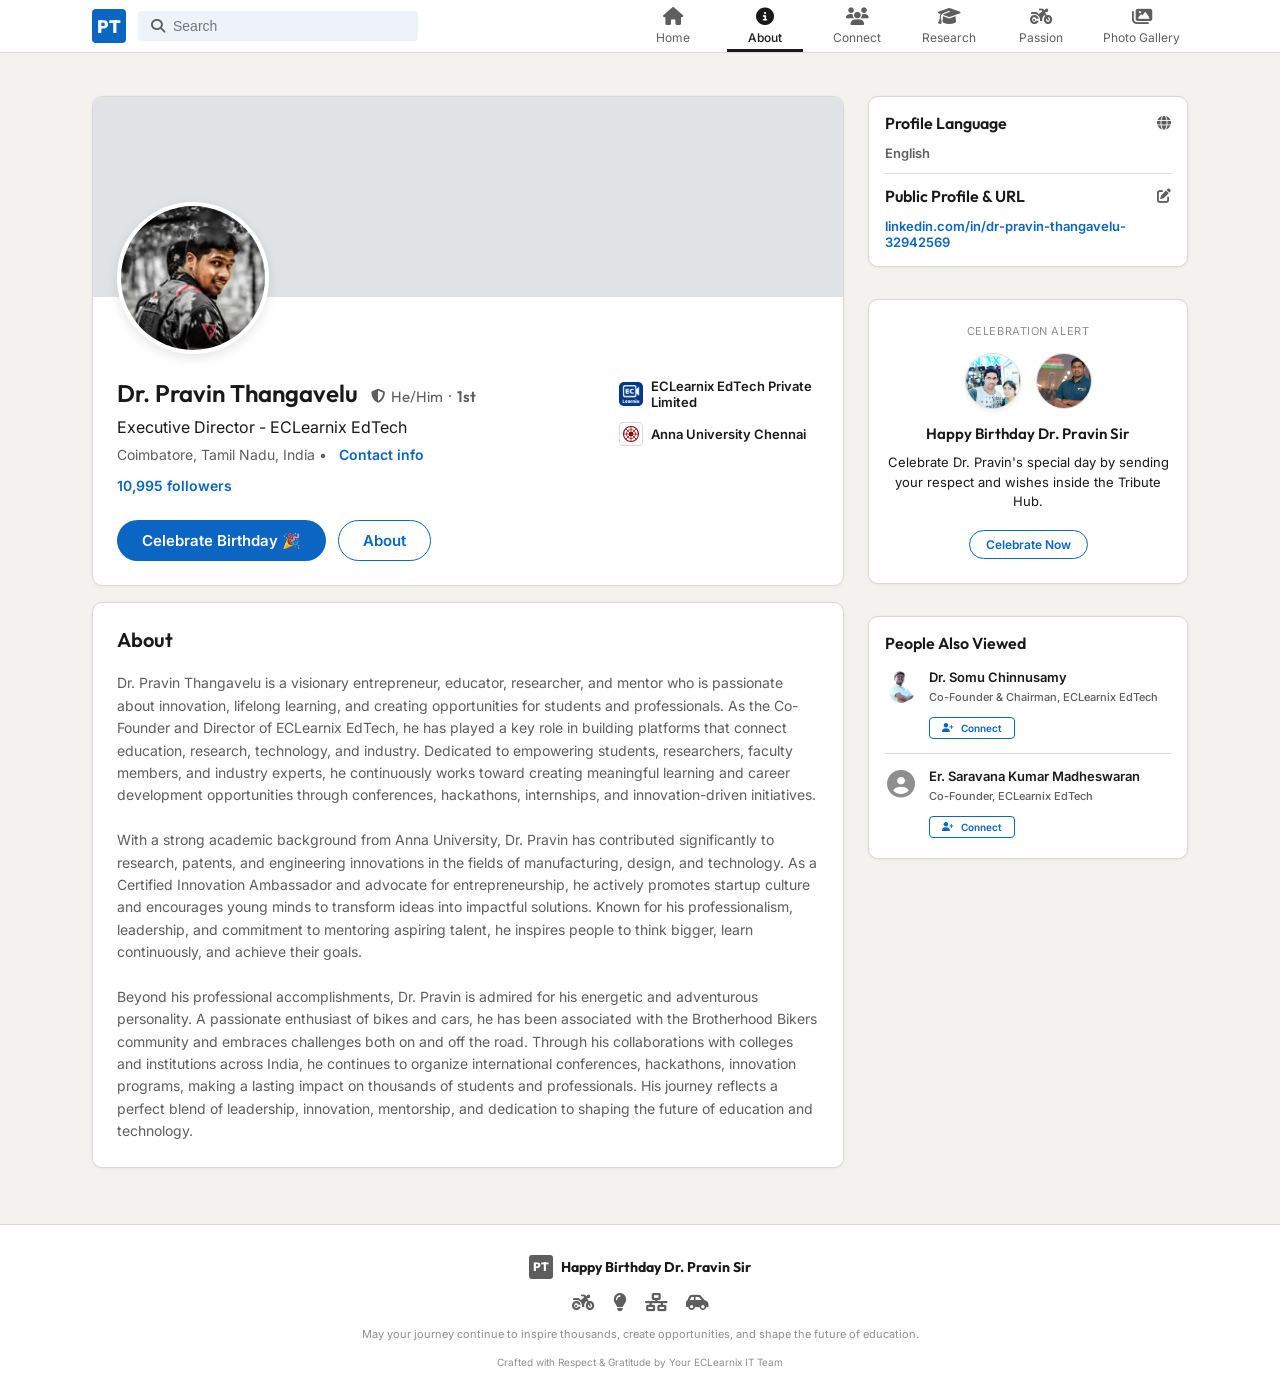
==== about.html @ 96444846 "Update profile site with premium enhancements" ====
<!DOCTYPE html>
<html lang="en">
<head>
  <meta charset="UTF-8">
  <meta name="viewport" content="width=device-width, initial-scale=1.0">
  <meta name="description" content="About Dr. Pravin Sir - Biography and personal philosophy of an educator, innovator, and entrepreneur.">
  <title>About | Dr. Pravin Sir</title>
  
  <!-- FontAwesome Icons -->
  <link rel="stylesheet" href="https://cdnjs.cloudflare.com/ajax/libs/font-awesome/6.4.0/css/all.min.css">
  
  <!-- Stylesheets -->
  <link rel="stylesheet" href="style.css?v=1.0.8">
</head>
<body>

  <!-- BACKGROUND PARTICLES -->
  <canvas id="particle-canvas"></canvas>

  <!-- LINKEDIN GLOBAL HEADER NAV BAR -->
  <header class="nav-header">
    <div class="container nav-container">
      <div class="nav-logo-group">
        <a href="index.html?reset=true" class="nav-logo-box">PT</a>
        <div class="nav-search-bar">
          <i class="fas fa-search"></i>
          <input type="text" placeholder="Search" aria-label="Search">
        </div>
      </div>
      <nav aria-label="LinkedIn Navigation">
        <ul class="nav-menu">
          <li><a href="index.html" class="nav-link"><i class="fas fa-home"></i><span>Home</span></a></li>
          <li><a href="about.html" class="nav-link active"><i class="fas fa-info-circle"></i><span>About</span></a></li>
          <li><a href="connect.html" class="nav-link"><i class="fas fa-users"></i><span>Connect</span></a></li>
          <li><a href="research.html" class="nav-link"><i class="fas fa-graduation-cap"></i><span>Research</span></a></li>
          <li><a href="passion.html" class="nav-link"><i class="fas fa-motorcycle"></i><span>Passion</span></a></li>
          <li><a href="gallery.html" class="nav-link"><i class="fas fa-images"></i><span>Photo Gallery</span></a></li>
        </ul>
      </nav>
    </div>
  </header>

  <!-- MAIN PROFILE LAYOUT GRID -->
  <main class="container" style="margin-top: 24px;">
    <div class="profile-grid">
      
      <!-- MAIN FEED COLUMN (LEFT) -->
      <div class="main-column">
        
        <!-- HERO PROFILE CARD -->
        <div id="hero" class="linkedin-card hero-card">
          <div class="hero-cover">
            <video class="hero-cover-video" autoplay loop muted playsinline preload="auto">
              <source src="vid.mp4" type="video/mp4">
              Your browser does not support the video tag.
            </video>
          </div>
          <div class="hero-avatar-container">
            <img class="hero-avatar" src="assets/profile_image.png" alt="Dr. Pravin Thangavelu Profile Photo">
          </div>
          
          <div class="hero-info-box">
            <div class="hero-profile-details">
              <h1 class="hero-profile-name">
                Dr. Pravin Thangavelu 
                <span style="font-size: 15px; color: var(--text-muted); font-weight: normal; margin-left: 8px; display: inline-flex; align-items: center; gap: 6px; vertical-align: middle;">
                  <i class="fas fa-shield-halved" style="font-size: 14px; color: var(--text-muted);" title="Verified account"></i>
                  <span>He/Him</span>
                  <span>&middot;</span>
                  <span style="font-weight: 600; color: var(--text-muted);">1st</span>
                </span>
              </h1>
              <p class="hero-profile-headline">Executive Director - ECLearnix EdTech</p>
              <p class="hero-profile-location">Coimbatore, Tamil Nadu, India • <a href="https://www.linkedin.com/in/dr-pravin-thangavelu-32942569/" target="_blank" rel="noopener noreferrer">Contact info</a></p>
              <a href="https://www.linkedin.com/in/dr-pravin-thangavelu-32942569/" target="_blank" rel="noopener noreferrer" class="hero-profile-connections" style="display: block; margin-top: 6px;">10,995 followers</a>
              
              <div class="hero-actions-bar">
                <a href="index.html#tribute-hub" class="linkedin-btn btn-primary">Celebrate Birthday 🎉</a>
                <a href="about.html" class="linkedin-btn btn-secondary">About</a>
              </div>
            </div>
            
            <div class="hero-institution-badges">
              <a href="index.html#experience" class="institution-badge">
                <img class="institution-badge-logo" src="assets/eclearnix_logo.png" alt="ECLearnix EdTech Private Limited Logo">
                <span>ECLearnix EdTech Private Limited</span>
              </a>
              <a href="index.html#education" class="institution-badge">
                <svg class="institution-badge-logo" viewBox="0 0 24 24" xmlns="http://www.w3.org/2000/svg" style="fill: #990000; border-radius: 4px; border: 1px solid var(--border-linkedin); padding: 2px; background: #FFF;" alt="Anna University Chennai Logo">
                  <circle cx="12" cy="12" r="10" stroke="#990000" stroke-width="1.5" fill="none" />
                  <circle cx="12" cy="12" r="6" stroke="#990000" stroke-width="1" fill="none" />
                  <path d="M12 2 L12 22 M2 12 L22 12 M5 5 L19 19 M5 19 L19 5" stroke="#990000" stroke-width="1" />
                  <circle cx="12" cy="12" r="3" fill="#990000" />
                </svg>
                <span>Anna University Chennai</span>
              </a>
            </div>
          </div>
        </div>

        <!-- ABOUT CARD -->
        <div id="about" class="linkedin-card">
          <h2 class="linkedin-card-title">About</h2>
          <div class="about-text">Dr. Pravin Thangavelu is a visionary entrepreneur, educator, researcher, and mentor who is passionate about innovation, lifelong learning, and creating opportunities for students and professionals. As the Co-Founder and Director of ECLearnix EdTech, he has played a key role in building platforms that connect education, research, technology, and industry. Dedicated to empowering students, researchers, faculty members, and industry experts, he continuously works toward creating meaningful learning and career development opportunities through conferences, hackathons, internships, and innovation-driven initiatives.

With a strong academic background from Anna University, Dr. Pravin has contributed significantly to research, patents, and engineering innovations in the fields of manufacturing, design, and technology. As a Certified Innovation Ambassador and advocate for entrepreneurship, he actively promotes startup culture and encourages young minds to transform ideas into impactful solutions. Known for his professionalism, leadership, and commitment to mentoring aspiring talent, he inspires people to think bigger, learn continuously, and achieve their goals.

Beyond his professional accomplishments, Dr. Pravin is admired for his energetic and adventurous personality. A passionate enthusiast of bikes and cars, he has been associated with the Brotherhood Bikers community and embraces challenges both on and off the road. Through his collaborations with colleges and institutions across India, he continues to organize international conferences, hackathons, innovation programs, making a lasting impact on thousands of students and professionals. His journey reflects a perfect blend of leadership, innovation, mentorship, and dedication to shaping the future of education and technology.</div>
        </div>

      </div>

      <!-- RIGHT SIDEBAR COLUMN (RIGHT) -->
      <div class="sidebar-column">
        
        <!-- PUBLIC PROFILE CARD -->
        <div class="linkedin-card sidebar-card">
          <h2 class="sidebar-card-title">
            <span>Profile Language</span>
            <i class="fas fa-globe" style="color: var(--text-muted); font-size: 14px;"></i>
          </h2>
          <p style="font-size: 13px; color: var(--text-muted); font-weight: 600; margin-bottom: 12px;">English</p>
          
          <hr style="border: none; border-top: 1px solid var(--border-linkedin); margin: 12px 0;">
          
          <h2 class="sidebar-card-title">
            <span>Public Profile &amp; URL</span>
            <i class="fas fa-edit" style="color: var(--text-muted); font-size: 14px;"></i>
          </h2>
          <p style="font-size: 13px; color: var(--accent-linkedin); font-weight: 600;">
            <a href="https://www.linkedin.com/in/dr-pravin-thangavelu-32942569/" target="_blank" style="color: var(--accent-linkedin); text-decoration: none;">linkedin.com/in/dr-pravin-thangavelu-32942569</a>
          </p>
        </div>

        <!-- BIRTHDAY AD ADVERTISEMENT CARD -->
        <div class="linkedin-card sidebar-card sidebar-ad-card">
          <div class="ad-text-top">Celebration Alert</div>
          <div class="ad-avatar-group">
            <img class="ad-avatar-profile" src="fam.jpg" alt="Dr. Pravin Sir profile image" style="width:56px; height:56px; object-fit:cover; border-radius:50%;">
            <img class="ad-avatar-birthday" src="wish.png" alt="Wish image">
          </div>
          <h3 style="font-size: 15px; font-weight: 600; margin-bottom: 10px;">Happy Birthday Dr. Pravin Sir</h3>
          <p class="ad-message-text">Celebrate Dr. Pravin's special day by sending your respect and wishes inside the Tribute Hub.</p>
          <a href="index.html#tribute-hub" class="linkedin-btn btn-secondary" style="font-size: 12px; padding: 6px 16px;">Celebrate Now</a>
        </div>

        <!-- CO-FOUNDERS CONNECTIONS LIST CARD -->
        <div class="linkedin-card sidebar-card">
          <h2 class="sidebar-card-title">People Also Viewed</h2>
          <ul class="sidebar-list">
            <li class="sidebar-item">
              <img src="somusir.png" alt="Dr. Somu Chinnusamy" style="width: 32px; height: 32px; border-radius: 50%; object-fit: cover; flex-shrink: 0; margin-top: 2px;">
              <div style="display: flex; flex-direction: column; gap: 2px;">
                <span style="font-weight: 600; color: var(--text-primary);">Dr. Somu Chinnusamy</span>
                <span style="font-size: 11px; color: var(--text-muted);">Co-Founder &amp; Chairman, ECLearnix EdTech</span>
                <button class="linkedin-btn btn-secondary" style="font-size: 10px; padding: 3px 10px; align-self: flex-start; margin-top: 4px; border-radius: 4px;"><i class="fas fa-user-plus" style="font-size: 9px; color: var(--accent-linkedin);"></i> Connect</button>
              </div>
            </li>
            
            <hr style="border: none; border-top: 1px solid var(--border-linkedin); margin: 6px 0;">

            <li class="sidebar-item">
              <i class="fas fa-user-circle" style="font-size: 28px; color: var(--text-light);"></i>
              <div style="display: flex; flex-direction: column; gap: 2px;">
                <span style="font-weight: 600; color: var(--text-primary);">Er. Saravana Kumar Madheswaran</span>
                <span style="font-size: 11px; color: var(--text-muted);">Co-Founder, ECLearnix EdTech</span>
                <button class="linkedin-btn btn-secondary" style="font-size: 10px; padding: 3px 10px; align-self: flex-start; margin-top: 4px; border-radius: 4px;"><i class="fas fa-user-plus" style="font-size: 9px; color: var(--accent-linkedin);"></i> Connect</button>
              </div>
            </li>
          </ul>
        </div>

      </div>
      
    </div>
  </main>

  <!-- FOOTER -->
  <footer>
    <div class="container footer-content">
      <div class="footer-logo-row">
        <div class="footer-logo-icon">PT</div>
        <span>Happy Birthday Dr. Pravin Sir</span>
      </div>
      <div class="footer-icons">
        <i class="fas fa-motorcycle" title="Ride Direction"></i>
        <i class="fas fa-lightbulb" title="Innovation"></i>
        <i class="fas fa-network-wired" title="LinkedIn Influence"></i>
        <i class="fas fa-car-side" title="Performance Enthusiast"></i>
      </div>
      <p class="footer-text">
        May your journey continue to inspire thousands, create opportunities, and shape the future of education.
      </p>
      <p class="footer-text" style="color: var(--text-light); font-size: 10px;">
        Crafted with Respect &amp; Gratitude by Your ECLearnix IT Team
      </p>
    </div>
  </footer>

  <!-- Scripts -->
  <script src="script.js?v=1.0.8"></script>
</body>
</html>
---- style.css ----
@import url('https://fonts.googleapis.com/css2?family=Inter:wght@300;400;500;600;700&family=Outfit:wght@500;600;700;800;900&display=swap');

/* --- LINKEDIN DESIGN SYSTEM VARIABLES --- */
:root {
  --bg-primary: #F3F2EF;
  /* LinkedIn gray canvas background */
  --bg-card: #FFFFFF;
  /* LinkedIn white cards */
  --border-linkedin: #DAD9D6;
  /* Card border gray */
  --accent-linkedin: #0A66C2;
  /* LinkedIn blue */
  --accent-linkedin-hover: #004182;
  /* Darker blue hover */
  --accent-soft-blue: #EAF2FA;
  /* Highlight blue background */

  --text-primary: #191919;
  /* Matte black main text */
  --text-muted: #5E5E5E;
  /* Dark gray subtitle text */
  --text-light: #8F8F8F;
  /* Muted gray info text */

  --font-heading: 'Outfit', sans-serif;
  --font-body: 'Inter', sans-serif;
  --transition-smooth: all 0.3s cubic-bezier(0.25, 0.46, 0.45, 0.94);
  --transition-fast: all 0.15s cubic-bezier(0.25, 0.46, 0.45, 0.94);
}

/* --- BASE STYLING --- */
* {
  margin: 0;
  padding: 0;
  box-sizing: border-box;
}

html {
  scroll-behavior: smooth;
  background-color: var(--bg-primary);
  color: var(--text-primary);
  font-family: var(--font-body);
}

body {
  background-color: var(--bg-primary);
  overflow-x: hidden;
  padding-top: 72px;
  /* Margin below fixed LinkedIn nav bar */
}

/* Custom scrollbar */
::-webkit-scrollbar {
  width: 8px;
}

::-webkit-scrollbar-track {
  background: var(--bg-primary);
}

::-webkit-scrollbar-thumb {
  background: #C7C6C3;
  border-radius: 4px;
}

::-webkit-scrollbar-thumb:hover {
  background: var(--text-muted);
}

h1,
h2,
h3,
h4,
h5,
h6 {
  color: var(--text-primary);
  font-family: var(--font-heading);
}

a {
  color: inherit;
  text-decoration: none;
}

.container {
  max-width: 1128px;
  /* LinkedIn standard grid width */
  margin: 0 auto;
  padding: 0 16px;
}

/* LinkedIn Card Styling */
.linkedin-card {
  background-color: var(--bg-card);
  border: 1px solid var(--border-linkedin);
  border-radius: 10px;
  padding: 24px;
  margin-bottom: 16px;
  box-shadow: 0 0 0 1px rgba(0, 0, 0, 0.015), 0 2px 4px rgba(0, 0, 0, 0.025);
  position: relative;
  overflow: hidden;
}

.linkedin-card-title {
  font-size: 20px;
  font-weight: 600;
  margin-bottom: 20px;
  color: var(--text-primary);
  display: flex;
  justify-content: space-between;
  align-items: center;
}

/* Standard LinkedIn Pill buttons */
.linkedin-btn {
  display: inline-flex;
  align-items: center;
  justify-content: center;
  gap: 8px;
  font-family: var(--font-body);
  font-size: 15px;
  font-weight: 600;
  padding: 10px 24px;
  border-radius: 50px;
  cursor: pointer;
  transition: var(--transition-fast);
  text-align: center;
}

.linkedin-btn.btn-primary {
  background-color: var(--accent-linkedin);
  color: #FFFFFF;
  border: 1px solid transparent;
}

.linkedin-btn.btn-primary:hover {
  background-color: var(--accent-linkedin-hover);
}

.linkedin-btn.btn-secondary {
  background-color: transparent;
  color: var(--accent-linkedin);
  border: 1px solid var(--accent-linkedin);
}

.linkedin-btn.btn-secondary:hover {
  background-color: var(--accent-soft-blue);
}

.linkedin-btn.btn-text {
  background: transparent;
  color: var(--text-muted);
  border: none;
  padding: 8px 16px;
}

.linkedin-btn.btn-text:hover {
  background-color: rgba(0, 0, 0, 0.05);
  color: var(--text-primary);
}

/* Background canvas particles */
#particle-canvas {
  position: fixed;
  top: 0;
  left: 0;
  width: 100vw;
  height: 100vh;
  z-index: -2;
  pointer-events: none;
}

/* --- LINKEDIN GLOBAL NAVIGATION HEADER --- */
.nav-header {
  position: fixed;
  top: 0;
  left: 0;
  width: 100%;
  z-index: 1000;
  background-color: var(--bg-card);
  border-bottom: 1px solid var(--border-linkedin);
}

.nav-container {
  display: flex;
  justify-content: space-between;
  align-items: center;
  height: 52px;
  /* Standard LinkedIn Nav Height */
}

.nav-container nav {
  height: 100%;
}

.nav-logo-group {
  display: flex;
  align-items: center;
  gap: 12px;
  flex-grow: 0.15;
}

.nav-logo-box {
  width: 34px;
  height: 34px;
  border-radius: 4px;
  background-color: var(--accent-linkedin);
  color: #FFFFFF;
  display: flex;
  align-items: center;
  justify-content: center;
  font-family: var(--font-heading);
  font-weight: 800;
  font-size: 18px;
}

.nav-search-bar {
  display: flex;
  align-items: center;
  background-color: #EDF3F8;
  border-radius: 4px;
  padding: 6px 12px;
  width: 280px;
  gap: 8px;
  border: 1px solid transparent;
  transition: var(--transition-fast);
}

.nav-search-bar:focus-within {
  border-color: var(--text-primary);
  width: 320px;
  background-color: var(--bg-card);
  box-shadow: 0 0 0 1px var(--text-primary);
}

.nav-search-bar i {
  color: var(--text-muted);
  font-size: 14px;
}

.nav-search-bar input {
  background: transparent;
  border: none;
  outline: none;
  font-size: 14px;
  color: var(--text-primary);
  width: 100%;
}

.nav-menu {
  display: flex;
  gap: 16px;
  /* Modern spacing between LinkedIn navigation tabs */
  list-style: none;
  height: 100%;
}

.nav-item,
.nav-menu li {
  height: 100%;
}

.nav-link {
  display: flex;
  flex-direction: column;
  align-items: center;
  justify-content: center;
  height: 100%;
  min-width: 76px;
  padding: 0 8px;
  flex-shrink: 0;
  /* Prevent items from shrinking unequally */
  color: var(--text-muted);
  font-size: 12px;
  font-weight: 400;
  gap: 4px;
  position: relative;
  cursor: pointer;
  transition: var(--transition-fast);
}

.nav-link i {
  font-size: 18px;
}

.nav-link:hover {
  color: var(--text-primary);
}

.nav-link.active {
  color: var(--text-primary);
  font-weight: 500;
}

.nav-link.active::after {
  content: '';
  position: absolute;
  bottom: 0;
  left: 0;
  right: 0;
  height: 3px;
  /* Crispy and highly visible line indicator */
  background-color: var(--text-primary);
}

/* Me Avatar in nav */
.nav-link-avatar {
  width: 22px;
  height: 22px;
  border-radius: 50%;
  background-color: var(--accent-linkedin);
  display: flex;
  align-items: center;
  justify-content: center;
  color: #fff;
  font-size: 10px;
  font-weight: 700;
}

/* --- LINKEDIN PROFILE GRID LAYOUT --- */
.profile-grid {
  display: grid;
  grid-template-columns: 1fr 320px;
  gap: 24px;
  align-items: start;
}

/* --- MAIN PROFILE CARD (HERO) --- */
.hero-card {
  padding: 0;
  /* Cover banner overlaps borders */
}

.hero-cover {
  position: relative;
  width: 100%;
  height: 200px;
  background-color: #DFE3E6;
}

.hero-cover img {
  width: 100%;
  height: 100%;
  object-fit: cover;
}

.hero-avatar-container {
  width: 152px;
  height: 152px;
  border-radius: 50%;
  border: 4px solid var(--bg-card);
  background-color: var(--bg-card);
  margin-top: -95px;
  margin-left: 24px;
  position: relative;
  overflow: hidden;
  box-shadow: 0 4px 12px rgba(0, 0, 0, 0.1);
  display: flex;
  align-items: center;
  justify-content: center;
}

.hero-avatar {
  width: 100%;
  height: 100%;
  object-fit: cover;
}

.hero-info-box {
  padding: 24px;
  display: flex;
  justify-content: space-between;
  align-items: flex-start;
}

.hero-profile-details {
  display: flex;
  flex-direction: column;
  gap: 8px;
}

.hero-profile-name {
  font-size: 24px;
  font-weight: 600;
  color: var(--text-primary);
}

.hero-profile-headline {
  font-size: 16px;
  color: var(--text-primary);
  font-weight: 400;
  max-width: 580px;
  line-height: 1.4;
}

.hero-profile-location {
  font-size: 14px;
  color: var(--text-muted);
}

.hero-profile-location a {
  color: var(--accent-linkedin);
  font-weight: 600;
  margin-left: 8px;
}

.hero-profile-connections {
  font-size: 14px;
  color: var(--accent-linkedin);
  font-weight: 600;
  margin-top: 4px;
}

.hero-profile-connections:hover {
  text-decoration: underline;
}

.hero-actions-bar {
  display: flex;
  gap: 12px;
  margin-top: 18px;
}

.hero-institution-badges {
  display: flex;
  flex-direction: column;
  gap: 12px;
  max-width: 200px;
}

.institution-badge {
  display: flex;
  align-items: center;
  gap: 8px;
  font-size: 13px;
  font-weight: 600;
  color: var(--text-primary);
}

.institution-badge:hover {
  color: var(--accent-linkedin);
  text-decoration: underline;
}

.institution-badge-logo {
  width: 24px;
  height: 24px;
  border-radius: 4px;
  object-fit: contain;
}

/* --- ABOUT SECTION --- */
.about-text {
  font-size: 14px;
  line-height: 1.6;
  color: var(--text-muted);
  white-space: pre-line;
}

/* --- FEATURED EVENT SPOTLIGHT (BIRTHDAY CELEBRATION) --- */
.featured-event-spotlight {
  border: 2px solid var(--accent-linkedin);
  /* Highlighted frame */
}

.featured-event-grid {
  display: grid;
  grid-template-columns: 1.1fr 0.9fr;
  gap: 24px;
  align-items: center;
}

.video-player-box {
  position: relative;
  width: 100%;
  padding-bottom: 56.25%;
  height: 0;
  border-radius: 8px;
  overflow: hidden;
  border: 1px solid var(--border-linkedin);
  background-color: #000000;
}

.video-placeholder {
  position: absolute;
  top: 0;
  left: 0;
  width: 100%;
  height: 100%;
  display: flex;
  flex-direction: column;
  align-items: center;
  justify-content: center;
  background: linear-gradient(135deg, #1C1D21 0%, #090A0D 100%);
  gap: 15px;
  cursor: pointer;
}

.video-placeholder img {
  position: absolute;
  top: 0;
  left: 0;
  width: 100%;
  height: 100%;
  object-fit: cover;
  opacity: 0.3;
  filter: blur(1px);
}

.video-play-btn {
  width: 64px;
  height: 64px;
  border-radius: 50%;
  background-color: var(--accent-linkedin);
  display: flex;
  align-items: center;
  justify-content: center;
  color: #ffffff;
  font-size: 20px;
  z-index: 5;
  transition: var(--transition-smooth);
}

.video-placeholder:hover .video-play-btn {
  transform: scale(1.1);
  background-color: var(--accent-linkedin-hover);
}

.video-play-text {
  font-size: 13px;
  font-weight: 600;
  color: #FFFFFF;
  z-index: 5;
  text-transform: uppercase;
}

.cake-box {
  display: flex;
  flex-direction: column;
  align-items: center;
  gap: 15px;
  padding: 10px;
  background-color: #F8F9FA;
  border-radius: 8px;
  border: 1px dashed var(--border-linkedin);
  cursor: pointer;
  transition: var(--transition-smooth);
  user-select: none;
  -webkit-user-select: none;
}

.cake-box:hover {
  background-color: var(--accent-soft-blue);
  border-color: var(--accent-linkedin);
}

.cake-svg {
  width: 100%;
  max-width: 180px;
  height: 200px;
}

.flame {
  animation: flicker 0.15s ease-in-out infinite alternate;
  transition: opacity 0.5s ease, transform 0.5s ease;
  fill: #ff9d00;
  filter: drop-shadow(0 0 6px rgba(255, 157, 0, 0.9));
}

.flame-inner {
  fill: #ffea00;
  filter: drop-shadow(0 0 3px rgba(255, 234, 0, 0.9));
}

.flame.extinguished {
  opacity: 0;
  transform: scale(0) !important;
  animation: none !important;
}

@keyframes flicker {
  0% {
    transform: skewX(-2deg) scaleY(0.9) scaleX(0.95);
  }

  50% {
    transform: skewX(1deg) scaleY(1.05) scaleX(1);
  }

  100% {
    transform: skewX(2deg) scaleY(1.1) scaleX(1.05);
  }
}

.cake-tip {
  font-size: 11px;
  color: var(--text-muted);
  text-align: center;
  line-height: 1.4;
}

/* Event Personal Message Card */
.event-message-box {
  background-color: var(--accent-soft-blue);
  border-radius: 8px;
  padding: 20px;
  margin-top: 20px;
  border: 1px solid rgba(10, 102, 194, 0.15);
}

.event-message-text {
  font-size: 15px;
  line-height: 1.7;
  color: var(--text-primary);
  margin-bottom: 15px;
}

.event-message-signature {
  font-size: 13px;
  font-weight: 700;
  color: var(--accent-linkedin);
}

/* --- EXPERIENCE SECTION (VENTURES LIST) --- */
.experience-list {
  display: flex;
  flex-direction: column;
}

.experience-item {
  display: flex;
  gap: 16px;
  padding-bottom: 20px;
  margin-bottom: 20px;
  border-bottom: 1px solid var(--border-linkedin);
}

.experience-item:last-child {
  border-bottom: none;
  padding-bottom: 0;
  margin-bottom: 0;
}

.experience-logo-box {
  width: 48px;
  height: 48px;
  flex-shrink: 0;
  display: flex;
  align-items: center;
  justify-content: center;
  background-color: #FFFFFF;
  border: 1px solid var(--border-linkedin);
  border-radius: 4px;
}

.experience-logo {
  width: 100%;
  height: 100%;
  object-fit: contain;
}

.experience-details {
  display: flex;
  flex-direction: column;
  gap: 4px;
}

.experience-role {
  font-size: 16px;
  font-weight: 600;
  color: var(--text-primary);
}

.experience-company {
  font-size: 14px;
  color: var(--text-primary);
}

.experience-dates {
  font-size: 13px;
  color: var(--text-muted);
}

.experience-desc {
  font-size: 14px;
  color: var(--text-muted);
  line-height: 1.5;
  margin-top: 6px;
}

/* --- NESTED ROLES TIMELINE --- */
.nested-roles {
  margin-top: 12px;
  border-left: 2px solid var(--border-linkedin);
  padding-left: 20px;
  margin-left: 6px;
  position: relative;
  transition: border-color 0.3s ease;
}

.nested-role-item {
  position: relative;
  margin-bottom: 20px;
}

.nested-role-item h4,
.nested-role-item p {
  transition: transform 0.3s cubic-bezier(0.25, 0.46, 0.45, 0.94);
}

.nested-role-bullet {
  position: absolute;
  left: -25px;
  /* Perfect pixel alignment to the 2px border */
  top: 6px;
  width: 8px;
  height: 8px;
  border-radius: 50%;
  background-color: var(--border-linkedin);
  transition: all 0.3s cubic-bezier(0.25, 0.46, 0.45, 0.94);
}

.nested-role-item:hover h4,
.nested-role-item:hover p {
  transform: translateX(6px);
}

.nested-role-item:hover .nested-role-bullet {
  background-color: var(--accent-linkedin);
  transform: scale(1.5);
  box-shadow: 0 0 8px rgba(10, 102, 194, 0.5);
}


/* --- BENTO GRID INTERESTS SECTION (BIKE & SUPERCAR SHOWCASE) --- */
.interests-grid {
  display: grid;
  grid-template-columns: repeat(3, 1fr);
  gap: 20px;
}

.bento-card {
  position: relative;
  border-radius: 12px;
  overflow: hidden;
  display: flex;
  flex-direction: column;
  justify-content: center;
  min-height: 240px;
  transition: transform 0.4s cubic-bezier(0.25, 0.8, 0.25, 1), box-shadow 0.4s ease, border-color 0.4s ease;
  box-shadow: 0 4px 12px rgba(0, 0, 0, 0.05);
}

.bento-card:hover {
  transform: translateY(-5px);
  box-shadow: 0 16px 30px rgba(0, 0, 0, 0.15);
}

/* Bento Info Card Specifics */
.bento-card-info {
  background: linear-gradient(135deg, #0f172a 0%, #1e293b 100%);
  border: 1px solid rgba(255, 255, 255, 0.08);
  padding: 28px;
  color: #FFFFFF;
}

.bento-card-info::after {
  content: '';
  position: absolute;
  right: 15px;
  bottom: 0px;
  font-size: 140px;
  font-family: "Font Awesome 6 Free";
  font-weight: 900;
  color: rgba(255, 255, 255, 0.025);
  pointer-events: none;
  z-index: 1;
}

.bento-card-bike::after {
  content: '\f21c'; /* FA motorcycle icon */
}

.bento-card-car::after {
  content: '\f1b9'; /* FA car icon */
}

.bento-card-info .bento-title {
  font-size: 18px;
  font-weight: 700;
  margin-bottom: 12px;
  display: flex;
  align-items: center;
  gap: 10px;
  letter-spacing: 0.5px;
}

.bento-card-bike .bento-title {
  color: #ff9d00;
  text-shadow: 0 0 10px rgba(255, 157, 0, 0.3);
}

.bento-card-car .bento-title {
  color: #00d2ff;
  text-shadow: 0 0 10px rgba(0, 210, 255, 0.3);
}

.bento-card-info .bento-desc {
  font-size: 13.5px;
  line-height: 1.6;
  color: #cbd5e1;
  z-index: 2;
  margin-bottom: 0;
}

.bento-card-info .bento-quote {
  font-style: italic;
  color: #94a3b8;
  margin-top: 12px;
  border-left: 2px solid var(--accent-linkedin);
  padding-left: 10px;
  font-size: 13px;
}

/* Bento Image Card Specifics */
.bento-card-image {
  background-color: #000000;
  cursor: pointer;
  border: 1px solid var(--border-linkedin);
}

.bento-card-image img {
  width: 100%;
  height: 100%;
  object-fit: cover;
  transition: transform 0.6s cubic-bezier(0.15, 1, 0.3, 1);
}

.bento-card-image:hover img {
  transform: scale(1.08);
}

/* Grid Spans */
.bento-span-2 {
  grid-column: span 2;
}

.bento-span-1 {
  grid-column: span 1;
}

/* Responsive Grid */
@media (max-width: 768px) {
  .interests-grid {
    grid-template-columns: 1fr !important;
  }
  .bento-span-2, .bento-span-1 {
    grid-column: span 1 !important;
  }
  .bento-card {
    min-height: 200px;
  }
}

/* Interactive road box inside card */
.road-container {
  position: relative;
  width: 100%;
  height: 180px;
  background-color: #191919;
  overflow: hidden;
  border-radius: 6px;
  border: 1px solid var(--border-linkedin);
}

.road-perspective {
  position: absolute;
  width: 100%;
  height: 100%;
  perspective: 100px;
  perspective-origin: 50% 30%;
}

.road-grid {
  position: absolute;
  width: 300%;
  height: 300%;
  top: -50%;
  left: -100%;
  background-image:
    linear-gradient(to right, rgba(10, 102, 194, 0.25) 2px, transparent 2px),
    linear-gradient(to bottom, rgba(10, 102, 194, 0.25) 2px, transparent 2px);
  background-size: 60px 60px;
  transform: rotateX(75deg);
  transform-origin: center;
  background-position: 0 calc(var(--road-scroll, 0) * 1px);
}

.road-bike-silhouette {
  position: absolute;
  bottom: 15px;
  left: 50%;
  transform: translateX(-50%);
  width: 80px;
  height: 60px;
  z-index: 5;
  filter: drop-shadow(0 0 8px var(--accent-linkedin));
  animation: bikeVibrate 0.15s ease-in-out infinite alternate;
  cursor: pointer;
}

.road-bike-silhouette svg {
  width: 100%;
  height: 100%;
}

.road-instruction {
  position: absolute;
  top: 15px;
  left: 50%;
  transform: translateX(-50%);
  font-size: 9px;
  font-weight: 700;
  color: #fff;
  letter-spacing: 0.1em;
  text-transform: uppercase;
  pointer-events: none;
  background-color: var(--accent-linkedin);
  padding: 3px 8px;
  border-radius: 4px;
}

/* Sports Car 3D Tilt Card */
.car-card {
  position: relative;
  width: 100%;
  height: 180px;
  border-radius: 6px;
  background-color: #FFFFFF;
  border: 1px solid var(--border-linkedin);
  transform-style: preserve-3d;
  transition: transform 0.15s ease-out, border-color 0.4s ease, box-shadow 0.4s ease;
  cursor: pointer;
  overflow: hidden;
}

.car-card:hover {
  border-color: var(--accent-linkedin);
  box-shadow: 0 4px 15px rgba(10, 102, 194, 0.15);
}

.car-card-glow {
  position: absolute;
  top: 0;
  left: 0;
  width: 100%;
  height: 100%;
  background: radial-gradient(circle at var(--mouse-x, 50%) var(--mouse-y, 50%), rgba(10, 102, 194, 0.12) 0%, transparent 60%);
  pointer-events: none;
  z-index: 1;
}

.car-card-content {
  position: relative;
  z-index: 2;
  transform: translateZ(30px);
  display: flex;
  align-items: center;
  justify-content: space-between;
  height: 100%;
  padding: 16px;
  transform-style: preserve-3d;
}

.car-image-container {
  width: 55%;
  height: 100%;
  display: flex;
  align-items: center;
  justify-content: center;
  transform: translateZ(20px);
}

.car-image-container img {
  width: 100%;
  height: 100%;
  object-fit: contain;
  filter: drop-shadow(0 8px 12px rgba(0, 0, 0, 0.15));
}

.car-meta {
  width: 40%;
  transform: translateZ(15px);
}

.car-type {
  font-size: 10px;
  color: var(--accent-linkedin);
  text-transform: uppercase;
  font-weight: 700;
  letter-spacing: 0.05em;
  margin-bottom: 2px;
  display: block;
}

.car-name {
  font-size: 15px;
  font-weight: 700;
  color: var(--text-primary);
}



/* --- RECOMMENDATIONS SECTION (TEAM MESSAGES) --- */
.recommendations-tab-header {
  border-bottom: 1px solid var(--border-linkedin);
  padding-bottom: 12px;
  margin-bottom: 20px;
  font-size: 14px;
  font-weight: 600;
  color: var(--accent-linkedin);
  display: inline-block;
  border-bottom: 2px solid var(--accent-linkedin);
}

.recommendations-list {
  display: flex;
  flex-direction: column;
  gap: 24px;
}

.recommendation-item {
  display: flex;
  flex-direction: column;
  gap: 12px;
  padding-bottom: 20px;
  border-bottom: 1px dashed var(--border-linkedin);
}

.recommendation-item:last-child {
  border-bottom: none;
  padding-bottom: 0;
}

.recommendation-author-box {
  display: flex;
  gap: 12px;
  align-items: center;
}

.recommendation-avatar {
  width: 48px;
  height: 48px;
  border-radius: 50%;
  background-color: var(--accent-soft-blue);
  border: 1px solid var(--border-linkedin);
  display: flex;
  align-items: center;
  justify-content: center;
  font-weight: 700;
  color: var(--accent-linkedin);
  font-size: 18px;
}

.recommendation-meta {
  display: flex;
  flex-direction: column;
  gap: 2px;
}

.recommendation-author-name {
  font-size: 15px;
  font-weight: 600;
  color: var(--text-primary);
}

.recommendation-author-name:hover {
  color: var(--accent-linkedin);
  text-decoration: underline;
  cursor: pointer;
}

.recommendation-author-role {
  font-size: 12px;
  color: var(--text-muted);
}

.recommendation-date {
  font-size: 11px;
  color: var(--text-light);
}

.recommendation-quote {
  font-size: 14px;
  line-height: 1.6;
  color: var(--text-muted);
  font-style: italic;
  padding-left: 8px;
  border-left: 3px solid var(--accent-linkedin);
}

/* --- RIGHT SIDEBAR LAYOUT --- */
.sidebar-column {
  display: flex;
  flex-direction: column;
  gap: 16px;
}

.sidebar-card {
  padding: 16px;
}

.sidebar-card-title {
  font-size: 16px;
  font-weight: 600;
  margin-bottom: 12px;
  color: var(--text-primary);
  display: flex;
  justify-content: space-between;
  align-items: center;
}

.sidebar-list {
  display: flex;
  flex-direction: column;
  gap: 8px;
  list-style: none;
}

.sidebar-list hr {
  margin: 2px 0 !important;
  border-top: 1px solid var(--border-linkedin);
}

.sidebar-item {
  display: flex;
  align-items: flex-start;
  gap: 12px;
  font-size: 13px;
  color: var(--text-muted);
  font-weight: 500;
  padding: 4px 0;
}

.sidebar-item div {
  gap: 5px !important;
  /* Spacing between Name and Designation */
}

.sidebar-item button.btn-secondary {
  margin-top: 8px !important;
  /* Spacing before Connect button */
  padding: 4px 12px !important;
}

.sidebar-item>i {
  width: 32px;
  text-align: center;
  flex-shrink: 0;
  margin-top: 2px;
}

.sidebar-ad-card {
  text-align: center;
  padding: 24px 16px;
  background-color: var(--bg-card);
}

.ad-text-top {
  font-size: 11px;
  color: var(--text-light);
  text-transform: uppercase;
  letter-spacing: 0.05em;
  margin-bottom: 12px;
}

.ad-avatar-group {
  display: flex;
  align-items: center;
  justify-content: center;
  gap: 15px;
  margin: 15px 0;
}

.ad-avatar-profile {
  width: 56px;
  height: 56px;
  border-radius: 50%;
  object-fit: contain;
  border: 1px solid var(--border-linkedin);
  box-shadow: 0 2px 5px rgba(0, 0, 0, 0.08);
}

.ad-avatar-birthday {
  width: 56px;
  height: 56px;
  border-radius: 50%;
  background-color: var(--accent-soft-blue);
  border: 1px solid var(--border-linkedin);
  object-fit: cover;
}

.ad-message-text {
  font-size: 13px;
  color: var(--text-primary);
  line-height: 1.5;
  margin-bottom: 18px;
}

/* --- FOOTER --- */
footer {
  border-top: 1px solid var(--border-linkedin);
  padding: 30px 0;
  background-color: var(--bg-card);
  margin-top: 40px;
}

.footer-content {
  display: flex;
  flex-direction: column;
  align-items: center;
  gap: 15px;
}

.footer-logo-row {
  display: flex;
  align-items: center;
  gap: 8px;
  font-family: var(--font-heading);
  font-weight: 700;
  font-size: 14px;
}

.footer-logo-icon {
  width: 24px;
  height: 24px;
  border-radius: 3px;
  background-color: var(--text-muted);
  color: #fff;
  display: flex;
  align-items: center;
  justify-content: center;
  font-size: 12px;
  font-weight: 800;
}

.footer-icons {
  display: flex;
  gap: 18px;
  font-size: 18px;
  color: var(--text-muted);
}

.footer-icons i {
  transition: var(--transition-smooth);
  cursor: pointer;
}

.footer-icons i:hover {
  color: var(--accent-linkedin);
}

.footer-text {
  font-size: 11px;
  color: var(--text-light);
  text-align: center;
}

/* --- SCROLL REVEALS --- */
.reveal {
  opacity: 0;
  transition: all 1.2s cubic-bezier(0.16, 1, 0.3, 1);
}

.reveal-up {
  transform: translateY(60px);
}

.reveal-left {
  transform: translateX(-60px);
}

.reveal-right {
  transform: translateX(60px);
}

.reveal-scale {
  transform: scale(0.92);
}

.reveal.active {
  opacity: 1;
  transform: translate(0) scale(1);
}

/* --- RESPONSIVE MEDIA QUERIES --- */
@media (max-width: 992px) {
  .profile-grid {
    grid-template-columns: 1fr;
  }

  .sidebar-column {
    display: grid;
    grid-template-columns: 1fr 1fr;
    gap: 16px;
  }
}

@media (max-width: 768px) {
  body {
    padding-top: 52px;
  }

  .nav-search-bar {
    display: none;
    /* Hide search bar on small viewports */
  }

  .nav-menu {
    gap: 0;
  }

  .nav-link {
    min-width: 60px;
    font-size: 10px;
  }

  .nav-link i {
    font-size: 16px;
  }

  .hero-cover {
    height: 140px;
  }

  .hero-avatar-container {
    width: 120px;
    height: 120px;
    margin-top: -70px;
  }

  .hero-info-box {
    flex-direction: column;
    padding: 16px;
    gap: 16px;
  }

  .hero-institution-badges {
    max-width: 100%;
    order: -1;
  }

  .featured-event-grid,
  .interests-grid {
    grid-template-columns: 1fr;
    gap: 16px;
  }
}

/* --- FLOATING BALLOONS EFFECT --- */
.balloon-container {
  position: fixed;
  bottom: -120px;
  left: 0;
  width: 100vw;
  height: 0;
  overflow: visible;
  z-index: 10010;
  pointer-events: none;
}

.balloon {
  position: absolute;
  width: 55px;
  height: 70px;
  border-radius: 50% 50% 50% 50% / 40% 40% 60% 60%;
  animation: floatUp 4s linear forwards;
  opacity: 0.9;
  box-shadow: inset -6px -6px 12px rgba(0, 0, 0, 0.15), 2px 5px 10px rgba(0, 0, 0, 0.12);
}

.balloon::after {
  content: "";
  position: absolute;
  bottom: -6px;
  left: 24px;
  width: 7px;
  height: 7px;
  background-color: inherit;
  clip-path: polygon(25% 0%, 75% 0%, 100% 100%, 0% 100%);
}

.balloon-string {
  position: absolute;
  bottom: -50px;
  left: 27px;
  width: 1.5px;
  height: 45px;
  background-color: rgba(100, 100, 100, 0.35);
}

@keyframes floatUp {
  0% {
    transform: translateY(0) rotate(0deg);
    opacity: 0;
  }

  8% {
    opacity: 0.9;
  }

  92% {
    opacity: 0.9;
  }

  100% {
    transform: translateY(-115vh) rotate(var(--balloon-rotate, 12deg));
    opacity: 0;
  }
}

/* --- BODY SCROLL LOCK --- */
body.scroll-lock {
  overflow: hidden !important;
}

/* --- INTRO SCREEN OVERLAY --- */
.intro-screen {
  position: fixed;
  top: 0;
  left: 0;
  width: 100vw;
  height: 100vh;
  background-color: #0d1117;
  /* Dark theme base */
  z-index: 9999;
  display: flex;
  flex-direction: column;
  align-items: center;
  justify-content: center;
  transition: opacity 0.5s cubic-bezier(0.25, 0.46, 0.45, 0.94);
  overflow: hidden;
}

.intro-screen.fade-out {
  opacity: 0;
  pointer-events: none;
}

.intro-bg-video {
  position: absolute;
  top: 0;
  left: 0;
  width: 100%;
  height: 100%;
  object-fit: cover;
  object-position: center top;
  /* Align top so watermark is pushed below screen edge */
  transform: scale(1.12);
  /* Zoom slightly to crop watermark out of container bounds */
  transform-origin: center top;
  z-index: 1;
  opacity: 0.4;
  pointer-events: none;
}

/* Tint overlay on top of the video for high contrast button readability (No blur to ensure smooth rendering) */
.intro-screen::after {
  content: '';
  position: absolute;
  top: 0;
  left: 0;
  width: 100%;
  height: 100%;
  background: radial-gradient(circle at center, rgba(13, 17, 23, 0.4) 0%, rgba(13, 17, 23, 0.85) 100%);
  z-index: 2;
  pointer-events: none;
}

.intro-content {
  position: relative;
  z-index: 3;
  /* Rendered on top of video and tint overlay */
  text-align: center;
  display: flex;
  flex-direction: column;
  align-items: center;
  justify-content: center;
  padding: 0;
  background: transparent;
  box-shadow: none;
  border: none;
  backdrop-filter: none;
  -webkit-backdrop-filter: none;
}

.intro-btn-neat {
  font-family: var(--font-body);
  font-size: 16px;
  font-weight: 600;
  padding: 14px 40px;
  border-radius: 50px;
  background-color: var(--accent-linkedin);
  color: #FFFFFF;
  border: none;
  box-shadow: 0 4px 15px rgba(10, 102, 194, 0.25);
  cursor: pointer;
  transition: var(--transition-smooth);
}

.intro-btn-neat:hover {
  background-color: var(--accent-linkedin-hover);
  transform: translateY(-2px);
  box-shadow: 0 6px 20px rgba(10, 102, 194, 0.35);
}

.intro-btn-neat:active {
  transform: translateY(0);
}


/* --- POPUP CELEBRATION MODAL --- */
.popup-modal {
  position: fixed;
  top: 0;
  left: 0;
  width: 100vw;
  height: 100vh;
  z-index: 9990;
  display: flex;
  align-items: center;
  justify-content: center;
  opacity: 0;
  pointer-events: none;
  transition: opacity 0.4s ease;
}

.popup-modal.show {
  opacity: 1;
  pointer-events: auto;
}

.popup-overlay {
  position: absolute;
  top: 0;
  left: 0;
  width: 100%;
  height: 100%;
  background-color: rgba(25, 25, 25, 0.7);
  backdrop-filter: blur(8px);
  -webkit-backdrop-filter: blur(8px);
}

.popup-content {
  position: relative;
  z-index: 2;
  background-color: var(--bg-card);
  border: 1px solid var(--border-linkedin);
  border-radius: 12px;
  width: 90%;
  max-width: 580px;
  padding: 35px;
  box-shadow: 0 10px 40px rgba(0, 0, 0, 0.35);
  transform: scale(0.9);
  transition: transform 0.4s cubic-bezier(0.175, 0.885, 0.32, 1.275);
  display: flex;
  flex-direction: column;
  gap: 20px;
}

.popup-modal.show .popup-content {
  transform: scale(1);
}

.popup-header {
  display: flex;
  align-items: center;
  gap: 15px;
  border-bottom: 1px solid var(--border-linkedin);
  padding-bottom: 15px;
}

.popup-header-icon {
  font-size: 32px;
  color: var(--accent-linkedin);
}

.popup-title {
  font-size: 20px;
  font-weight: 700;
  color: var(--text-primary);
}

.popup-body {
  font-size: 14px;
  line-height: 1.7;
  color: var(--text-muted);
}

.popup-body p {
  margin-bottom: 15px;
}

.popup-body p:last-child {
  margin-bottom: 0;
}

.popup-footer {
  display: flex;
  justify-content: flex-end;
  border-top: 1px solid var(--border-linkedin);
  padding-top: 20px;
  margin-top: 10px;
}

.popup-modal.hide {
  opacity: 0;
  pointer-events: none;
  transition: opacity 0.4s ease;
}

/* --- LEADERSHIP QUALITIES (SKILLS) --- */
.skills-list {
  display: flex;
  flex-direction: column;
  gap: 16px;
}

.skill-item {
  padding-bottom: 16px;
  border-bottom: 1px solid var(--border-linkedin);
}

.skill-item:last-child {
  border-bottom: none;
  padding-bottom: 0;
}

.skill-name {
  font-size: 15px;
  font-weight: 600;
  color: var(--text-primary);
  margin-bottom: 4px;
}

.skill-endorsements {
  display: flex;
  align-items: center;
  gap: 8px;
  font-size: 13px;
  color: var(--text-muted);
}

.skill-endorse-avatars {
  display: flex;
  align-items: center;
}

.endorse-avatar {
  width: 20px;
  height: 20px;
  border-radius: 50%;
  border: 1.5px solid #FFFFFF;
  background-color: var(--accent-soft-blue);
  color: var(--accent-linkedin);
  display: flex;
  align-items: center;
  justify-content: center;
  font-size: 8px;
  font-weight: 700;
  margin-left: -6px;
}

.endorse-avatar:first-child {
  margin-left: 0;
}

/* --- PHOTO GALLERY & LIGHTBOX --- */
.gallery-grid {
  display: grid;
  grid-template-columns: repeat(4, 1fr);
  gap: 16px;
}

.gallery-item {
  position: relative;
  border-radius: 8px;
  overflow: hidden;
  border: 1px solid var(--border-linkedin);
  aspect-ratio: 1.2 / 1;
  cursor: pointer;
  background-color: #F8F9FA;
  display: flex;
  align-items: center;
  justify-content: center;
}

.gallery-item img {
  width: 100%;
  height: 100%;
  object-fit: cover;
  transition: var(--transition-smooth);
}

.gallery-overlay {
  position: absolute;
  top: 0;
  left: 0;
  width: 100%;
  height: 100%;
  background-color: rgba(10, 102, 194, 0.45);
  display: flex;
  align-items: center;
  justify-content: center;
  color: #FFFFFF;
  font-size: 24px;
  opacity: 0;
  transition: var(--transition-smooth);
}

.gallery-item:hover img {
  transform: scale(1.06);
}

.gallery-item:hover .gallery-overlay {
  opacity: 1;
}

/* Lightbox Modal overlay */
.lightbox-modal {
  position: fixed;
  top: 0;
  left: 0;
  width: 100vw;
  height: 100vh;
  z-index: 10000;
  background-color: rgba(25, 25, 25, 0.85);
  backdrop-filter: blur(12px);
  -webkit-backdrop-filter: blur(12px);
  display: flex;
  align-items: center;
  justify-content: center;
  opacity: 0;
  pointer-events: none;
  transition: opacity 0.35s ease;
}

.lightbox-modal.show {
  opacity: 1;
  pointer-events: auto;
}

.lightbox-close {
  position: absolute;
  top: 25px;
  right: 25px;
  color: #FFFFFF;
  font-size: 40px;
  font-weight: 700;
  cursor: pointer;
  transition: var(--transition-fast);
}

.lightbox-close:hover {
  color: var(--accent-linkedin);
  transform: scale(1.1);
}

.lightbox-content {
  max-width: 80%;
  max-height: 80%;
  border-radius: 6px;
  border: 4px solid #FFFFFF;
  box-shadow: 0 10px 40px rgba(0, 0, 0, 0.5);
  transform: scale(0.9);
  transition: transform 0.35s cubic-bezier(0.175, 0.885, 0.32, 1.15);
}

.lightbox-modal.show .lightbox-content {
  transform: scale(1);
}

/* Lightbox Controls & Download */
.lightbox-controls {
  position: absolute;
  top: 25px;
  right: 25px;
  display: flex;
  align-items: center;
  gap: 20px;
  z-index: 10002;
}

.lightbox-btn {
  color: #FFFFFF !important;
  text-decoration: none;
  font-size: 13px;
  font-weight: 600;
  background-color: var(--accent-linkedin);
  padding: 8px 16px;
  border-radius: 4px;
  display: flex;
  align-items: center;
  gap: 8px;
  transition: background-color 0.2s ease, transform 0.2s ease;
  cursor: pointer;
  border: none;
}

.lightbox-btn:hover {
  background-color: #004182;
  transform: translateY(-1px);
}

.lightbox-close {
  position: static;
  color: #FFFFFF;
  font-size: 40px;
  font-weight: 700;
  line-height: 1;
  cursor: pointer;
  transition: var(--transition-fast);
}

/* --- HOME PROFILE DOCUMENTS & MEDIA GALLERY --- */
.profile-gallery-grid {
  display: grid;
  grid-template-columns: repeat(auto-fill, minmax(220px, 1fr));
  gap: 16px;
  margin-top: 16px;
}

.profile-gallery-item {
  border: 1px solid var(--border-linkedin);
  border-radius: 8px;
  background-color: #FFFFFF;
  overflow: hidden;
  display: flex;
  flex-direction: column;
  transition: all 0.3s cubic-bezier(0.25, 0.8, 0.25, 1);
  cursor: pointer;
  position: relative;
}

.profile-gallery-item:hover {
  border-color: var(--accent-linkedin);
  box-shadow: 0 4px 12px rgba(10, 102, 194, 0.12);
  transform: translateY(-2px);
}

.profile-gallery-thumb-box {
  width: 100%;
  height: 140px;
  background-color: #f3f6f8;
  position: relative;
  overflow: hidden;
  display: flex;
  align-items: center;
  justify-content: center;
  border-bottom: 1px solid var(--border-linkedin);
}

.profile-gallery-thumb-box img {
  width: 100%;
  height: 100%;
  object-fit: cover;
  transition: transform 0.5s ease;
}

.profile-gallery-item:hover .profile-gallery-thumb-box img {
  transform: scale(1.05);
}

.profile-gallery-overlay {
  position: absolute;
  top: 0;
  left: 0;
  width: 100%;
  height: 100%;
  background: rgba(0, 0, 0, 0.4);
  opacity: 0;
  transition: opacity 0.3s ease;
  display: flex;
  align-items: center;
  justify-content: center;
  gap: 12px;
  z-index: 5;
}

.profile-gallery-item:hover .profile-gallery-overlay {
  opacity: 1;
}

.profile-gallery-overlay button,
.profile-gallery-overlay a {
  background-color: #FFFFFF;
  color: var(--accent-linkedin) !important;
  border: none;
  border-radius: 50%;
  width: 40px;
  height: 40px;
  display: flex;
  align-items: center;
  justify-content: center;
  cursor: pointer;
  box-shadow: 0 2px 5px rgba(0, 0, 0, 0.2);
  transition: all 0.2s ease;
  font-size: 16px;
  text-decoration: none;
}

.profile-gallery-overlay button:hover,
.profile-gallery-overlay a:hover {
  background-color: var(--accent-linkedin);
  color: #FFFFFF !important;
  transform: scale(1.1);
}

.profile-gallery-info {
  padding: 12px;
  display: flex;
  flex-direction: column;
  gap: 4px;
  flex-grow: 1;
}

.profile-gallery-title {
  font-size: 13.5px;
  font-weight: 600;
  color: var(--text-primary);
  line-height: 1.3;
  margin: 0;
  white-space: nowrap;
  overflow: hidden;
  text-overflow: ellipsis;
}

.profile-gallery-desc {
  font-size: 11.5px;
  color: var(--text-muted);
  line-height: 1.4;
  margin: 0;
  display: -webkit-box;
  -webkit-line-clamp: 2;
  -webkit-box-orient: vertical;
  overflow: hidden;
  height: 32px;
}

/* --- THANK YOU MESSAGE CARD --- */
.post-header {
  display: flex;
  align-items: center;
  gap: 12px;
  margin-bottom: 16px;
}

.post-avatar {
  width: 48px;
  height: 48px;
  border-radius: 50%;
  object-fit: cover;
  border: 1px solid var(--border-linkedin);
}

.post-meta {
  display: flex;
  flex-direction: column;
  gap: 2px;
}

.post-author {
  font-size: 14px;
  font-weight: 600;
  color: var(--text-primary);
}

.post-author:hover {
  color: var(--accent-linkedin);
  text-decoration: underline;
  cursor: pointer;
}

.post-author-headline {
  font-size: 11px;
  color: var(--text-muted);
}

.post-date {
  font-size: 10px;
  color: var(--text-light);
}

.post-body {
  font-size: 14px;
  line-height: 1.5;
  color: var(--text-primary);
  margin-bottom: 16px;
  white-space: pre-line;
}

.post-actions-bar {
  display: flex;
  justify-content: space-between;
  border-top: 1px solid var(--border-linkedin);
  padding-top: 8px;
  margin-top: 12px;
}

.post-action-btn {
  display: inline-flex;
  align-items: center;
  gap: 8px;
  font-size: 13px;
  font-weight: 600;
  color: var(--text-muted);
  cursor: pointer;
  padding: 8px 12px;
  border-radius: 4px;
  transition: var(--transition-fast);
}

.post-action-btn:hover {
  background-color: rgba(0, 0, 0, 0.05);
  color: var(--text-primary);
}

.post-action-btn.liked {
  color: var(--accent-linkedin);
}

/* --- VIDEO TRIBUTE POPUP SPECIAL STYLING --- */
.video-popup-content {
  max-width: 800px;
  padding: 0;
  background-color: #000000;
  border-radius: 8px;
  overflow: hidden;
  border: 1px solid rgba(255, 255, 255, 0.1);
  box-shadow: 0 20px 50px rgba(0, 0, 0, 0.6);
  gap: 0;
}

.video-container {
  position: relative;
  width: 100%;
  aspect-ratio: 16 / 9;
  background-color: #000000;
  display: flex;
  align-items: center;
  justify-content: center;
}

.video-container video {
  width: 100%;
  height: 100%;
  object-fit: contain;
}

.video-close-btn {
  position: absolute;
  top: 15px;
  right: 15px;
  background: rgba(0, 0, 0, 0.6);
  border: none;
  color: #ffffff;
  font-size: 28px;
  line-height: 1;
  width: 40px;
  height: 40px;
  border-radius: 50%;
  display: flex;
  align-items: center;
  justify-content: center;
  cursor: pointer;
  z-index: 10;
  transition: background-color 0.2s, transform 0.2s;
}

.video-close-btn:hover {
  background-color: rgba(255, 255, 255, 0.2);
  transform: scale(1.1);
}

/* --- MY NETWORK / CONNECT PAGE STYLES --- */
.network-sidebar-menu li a {
  display: flex;
  justify-content: space-between;
  align-items: center;
  padding: 12px 20px;
  text-decoration: none;
  color: var(--text-muted);
  font-size: 14px;
  font-weight: 500;
  transition: background-color 0.2s ease, color 0.2s ease;
}

.network-sidebar-menu li a:hover {
  background-color: var(--bg-primary);
  color: var(--text-primary);
}

.menu-icon-label {
  display: flex;
  align-items: center;
  gap: 8px;
}

.menu-count {
  font-size: 13px;
  color: var(--text-light);
  font-weight: 600;
}

/* Suggestion recommendations cards grid */
.suggestion-card {
  display: flex;
  flex-direction: column;
  align-items: center;
  text-align: center;
  background-color: #FFFFFF;
  border: 1px solid var(--border-linkedin);
  border-radius: 8px;
  overflow: hidden;
  position: relative;
  height: 290px;
  transition: box-shadow 0.3s ease, border-color 0.3s ease;
}

.suggestion-card:hover {
  box-shadow: 0 4px 12px rgba(0, 0, 0, 0.08);
  border-color: var(--accent-linkedin);
}

.suggestion-cover {
  width: 100%;
  height: 62px;
  background: linear-gradient(135deg, #0A66C2 0%, #004182 100%);
  flex-shrink: 0;
}

.suggestion-avatar {
  width: 72px;
  height: 72px;
  border-radius: 50%;
  border: 2px solid #FFFFFF;
  margin-top: -36px;
  font-size: 20px;
  font-weight: 700;
  display: flex;
  align-items: center;
  justify-content: center;
  background-color: #DFE3E6;
  flex-shrink: 0;
  z-index: 2;
}

.suggestion-name {
  font-size: 14px;
  font-weight: 600;
  color: var(--text-primary);
  margin: 12px 10px 4px 10px;
  line-height: 1.3;
}

.suggestion-headline {
  font-size: 12px;
  color: var(--text-muted);
  padding: 0 10px;
  margin: 0 0 10px 0;
  height: 32px;
  overflow: hidden;
  display: -webkit-box;
  -webkit-line-clamp: 2;
  -webkit-box-orient: vertical;
  line-height: 1.3;
}

.suggestion-mutual {
  display: flex;
  align-items: center;
  gap: 4px;
  font-size: 11px;
  color: var(--text-light);
  margin-bottom: auto;
  padding: 0 8px;
}

.suggestion-mutual i {
  font-size: 10px;
}

.suggestion-connect-btn {
  width: calc(100% - 24px);
  margin: 12px;
  font-size: 14px;
  font-weight: 600;
  padding: 6px 12px;
  border-radius: 50px;
  border: 1px solid var(--accent-linkedin);
  color: var(--accent-linkedin);
  background-color: transparent;
  cursor: pointer;
  display: inline-flex;
  align-items: center;
  justify-content: center;
  gap: 6px;
  transition: all 0.2s ease;
}

.suggestion-connect-btn:hover {
  background-color: var(--accent-soft-blue);
  box-shadow: 0 0 0 1px var(--accent-linkedin) inset;
}

.suggestion-connect-btn.pending {
  background-color: transparent !important;
  color: var(--text-muted) !important;
  border-color: var(--text-muted) !important;
  font-weight: 500;
}

.suggestion-connect-btn.pending i {
  display: none;
}

/* Invitation Item Transitions */
.invitation-item.fade-out {
  opacity: 0;
  transform: translateX(-40px);
  padding-top: 0 !important;
  padding-bottom: 0 !important;
  height: 0 !important;
  border: none !important;
  overflow: hidden;
}

/* --- INTERACTIVE BIRTHDAY CANDLE POPUP --- */
.candle-popup-content {
  background: radial-gradient(circle at center, #111b27 0%, #05070a 100%) !important;
  color: #ffffff !important;
  border: 1px solid rgba(255, 255, 255, 0.12) !important;
  box-shadow: 0 25px 50px -12px rgba(0, 0, 0, 0.7) !important;
  max-width: 440px !important;
  width: 90% !important;
  text-align: center;
  position: relative;
  overflow: hidden;
  border-radius: 16px !important;
  padding: 40px 30px 30px 30px !important;
  display: flex;
  flex-direction: column;
  align-items: center;
  gap: 15px;
}

.candle-popup-content::before {
  content: '';
  position: absolute;
  top: 0;
  left: 0;
  right: 0;
  height: 4px;
  background: linear-gradient(90deg, #0A66C2, #0077B5, #00a0dc);
}

.candle-popup-header {
  margin-bottom: 10px;
}

.candle-popup-title {
  font-family: 'Outfit', 'Inter', sans-serif;
  font-size: 24px;
  font-weight: 700;
  color: #ffffff;
  margin-bottom: 8px;
  letter-spacing: -0.5px;
}

.candle-popup-desc {
  font-size: 13.5px;
  color: #8a99ad;
  line-height: 1.5;
  margin: 0;
}

/* Candle Area Container */
.candle-container {
  position: relative;
  width: 100%;
  height: 240px;
  display: flex;
  flex-direction: column;
  align-items: center;
  justify-content: flex-end;
  padding-bottom: 25px;
  margin: 15px 0;
  cursor: pointer;
  user-select: none;
  -webkit-user-select: none;
}

/* Ambient Background Glow of the Flame */
.glow-bg {
  position: absolute;
  width: 180px;
  height: 180px;
  background: radial-gradient(circle, rgba(255, 157, 0, 0.28) 0%, rgba(255, 157, 0, 0) 70%);
  border-radius: 50%;
  bottom: 80px;
  pointer-events: none;
  opacity: 0.8;
  z-index: 1;
  transition: all 0.5s cubic-bezier(0.25, 0.46, 0.45, 0.94);
}

/* Increase glow when hovering the candle container */
.candle-container:hover .glow-bg {
  background: radial-gradient(circle, rgba(255, 157, 0, 0.45) 0%, rgba(255, 157, 0, 0) 70%);
  width: 250px;
  height: 250px;
  opacity: 1;
}

.glow-bg.extinguished {
  opacity: 0 !important;
  transform: scale(0.5);
  transition: opacity 0.3s ease, transform 0.3s ease;
}

/* Candle Flame styling */
.candle-flame {
  position: absolute;
  bottom: 125px;
  /* Sits exactly on the wick */
  width: 20px;
  height: 38px;
  background: linear-gradient(to bottom, #ffffff 0%, #ffea00 25%, #ff7700 65%, #ff3300 100%);
  border-radius: 50% 50% 20% 20% / 60% 60% 40% 40%;
  box-shadow: 0 0 16px rgba(255, 119, 0, 0.8),
    0 -4px 10px rgba(255, 234, 0, 0.6),
    0 4px 22px rgba(255, 51, 0, 0.4);
  transform-origin: center bottom;
  animation: flame-dance 1.2s ease-in-out infinite alternate;
  transition: transform 0.3s cubic-bezier(0.25, 0.46, 0.45, 0.94),
    box-shadow 0.3s ease,
    opacity 0.4s ease;
  z-index: 10;
}

/* Blue-ish core at the bottom of the flame */
.candle-flame::after {
  content: '';
  position: absolute;
  bottom: 2px;
  left: 50%;
  transform: translateX(-50%);
  width: 8px;
  height: 10px;
  background: linear-gradient(to top, rgba(0, 77, 255, 0.8), rgba(0, 150, 255, 0.2));
  border-radius: 50% 50% 50% 50% / 60% 60% 40% 40%;
  z-index: 11;
}

/* Flame grows larger and glows more on hover */
.candle-container:hover .candle-flame {
  transform: scale(1.35) translateY(-2px);
  box-shadow: 0 0 25px rgba(255, 119, 0, 1),
    0 -6px 15px rgba(255, 234, 0, 0.95),
    0 6px 30px rgba(255, 51, 0, 0.6);
}

.candle-flame.extinguished {
  opacity: 0 !important;
  transform: scale(0) translateY(12px) !important;
  animation: none !important;
  pointer-events: none;
}

@keyframes flame-dance {
  0% {
    transform: rotate(-1.5deg) scaleX(0.96) skewX(-1deg);
  }

  50% {
    transform: rotate(1deg) scaleX(1.02) skewX(0.5deg);
  }

  100% {
    transform: rotate(-0.5deg) scaleX(0.98) skewX(-0.5deg);
  }
}

/* Candle Wick styling */
.candle-wick {
  position: absolute;
  bottom: 115px;
  width: 3.5px;
  height: 14px;
  background: linear-gradient(to bottom, #111 60%, #442d1e 100%);
  border-radius: 2px 2px 0 0;
  z-index: 8;
}

/* Candle Wax Body (corporate blue cylindrical theme) */
.candle-body {
  position: absolute;
  bottom: 0;
  width: 38px;
  height: 120px;
  background: linear-gradient(to right, #005682 0%, #0A66C2 45%, #0A66C2 55%, #003e61 100%);
  border-radius: 5px 5px 2px 2px;
  box-shadow: inset 0 8px 10px rgba(255, 255, 255, 0.22),
    inset 0 -6px 8px rgba(0, 0, 0, 0.35),
    0 8px 20px rgba(0, 0, 0, 0.45);
  z-index: 5;
  transition: box-shadow 0.3s ease;
}

.candle-container:hover .candle-body {
  box-shadow: inset 0 10px 12px rgba(255, 255, 255, 0.28),
    inset 0 -8px 10px rgba(0, 0, 0, 0.35),
    0 10px 24px rgba(0, 0, 0, 0.5);
}

/* Candle Wax Drips */
.candle-drip {
  position: absolute;
  top: 0;
  left: 6px;
  width: 5px;
  height: 22px;
  background: #0a66c2;
  border-radius: 0 0 3px 3px;
  box-shadow: inset -1px 0 2px rgba(0, 0, 0, 0.2),
    0 2px 3px rgba(0, 0, 0, 0.15);
  z-index: 6;
}

.candle-drip:nth-child(2) {
  left: 25px;
  width: 4.5px;
  height: 14px;
  background: #004d75;
}

/* Dynamic Smoke Particles */
.smoke-particle {
  position: absolute;
  bottom: 125px;
  width: 6px;
  height: 6px;
  background: rgba(220, 225, 235, 0.45);
  border-radius: 50%;
  opacity: 0;
  pointer-events: none;
  z-index: 15;
  filter: blur(1.5px);
}

@keyframes rise-smoke-trail {
  0% {
    transform: translateY(0) scale(1) translateX(0);
    opacity: 0.6;
  }

  30% {
    opacity: 0.45;
    transform: translateY(-30px) scale(1.6) translateX(-4px);
  }

  60% {
    opacity: 0.25;
    transform: translateY(-60px) scale(2.2) translateX(3px);
  }

  100% {
    transform: translateY(-90px) scale(2.8) translateX(-1px);
    opacity: 0;
  }
}

.animate-smoke {
  animation: rise-smoke-trail 1.4s cubic-bezier(0.16, 1, 0.3, 1) forwards;
}

/* Informational Tip & Micro-interactions */
.candle-instruction-tip {
  font-size: 12.5px;
  color: #7a8b9e;
  margin-top: 10px;
  display: inline-flex;
  align-items: center;
  gap: 8px;
  padding: 6px 16px;
  background: rgba(255, 255, 255, 0.04);
  border-radius: 20px;
  border: 1px solid rgba(255, 255, 255, 0.05);
  transition: all 0.3s ease;
}

.candle-instruction-tip i {
  color: #ffaa00;
  animation: tip-glow 1.5s ease-in-out infinite alternate;
}

@keyframes tip-glow {
  0% {
    transform: scale(1);
    filter: drop-shadow(0 0 1px rgba(255, 170, 0, 0.5));
  }

  100% {
    transform: scale(1.15);
    filter: drop-shadow(0 0 4px rgba(255, 170, 0, 0.9));
  }
}

.candle-popup-content .video-close-btn {
  top: 20px;
  right: 20px;
}

/* --- NEW BIRTHDAY CAKE & MULTIPLE CANDLES --- */
.birthday-cake-wrapper {
  position: relative;
  width: 100%;
  max-width: 320px;
  margin: 30px auto 15px auto;
  display: flex;
  flex-direction: column;
  align-items: center;
}

/* Candles Row Layout */
.candles-row {
  display: flex;
  justify-content: center;
  align-items: flex-end;
  gap: 15px;
  width: 140px; /* Aligns exactly with the top layer of the cake */
  height: 95px; /* Box to contain candle bodies and flames */
  position: relative;
  z-index: 10;
  margin-bottom: -4px; /* Slight overlap with the cream of the top layer */
}

/* Individual Candle Layout */
.candle-item {
  position: relative;
  width: 14px;
  height: 55px;
  cursor: pointer;
  display: flex;
  flex-direction: column;
  align-items: center;
  justify-content: flex-end;
  user-select: none;
  -webkit-user-select: none;
}

/* Candle Body */
.candle-item .candle-body {
  width: 100%;
  height: 38px;
  border-radius: 3px 3px 1px 1px;
  position: relative;
  z-index: 5;
  box-shadow: inset 0 2px 3px rgba(255, 255, 255, 0.3),
              inset 0 -2px 3px rgba(0, 0, 0, 0.4),
              0 2px 4px rgba(0, 0, 0, 0.2);
  transition: transform 0.2s ease, box-shadow 0.2s ease;
}

.candle-item:hover .candle-body {
  box-shadow: inset 0 3px 4px rgba(255, 255, 255, 0.4),
              inset 0 -3px 4px rgba(0, 0, 0, 0.4),
              0 3px 6px rgba(0, 0, 0, 0.3);
}

/* Candle Wick */
.candle-item .candle-wick {
  position: absolute;
  bottom: 38px;
  width: 2px;
  height: 8px;
  background: linear-gradient(to bottom, #111 60%, #442d1e 100%);
  border-radius: 1px 1px 0 0;
  z-index: 6;
}

/* Candle Flame */
.candle-item .candle-flame {
  position: absolute;
  bottom: 44px;
  width: 10px;
  height: 22px;
  background: linear-gradient(to bottom, #ffffff 0%, #ffea00 25%, #ff7700 65%, #ff3300 100%);
  border-radius: 50% 50% 20% 20% / 60% 60% 40% 40%;
  box-shadow: 0 0 10px rgba(255, 119, 0, 0.8),
              0 -2px 6px rgba(255, 234, 0, 0.6),
              0 2px 14px rgba(255, 51, 0, 0.4);
  transform-origin: center bottom;
  animation: flame-dance 1.2s ease-in-out infinite alternate;
  transition: transform 0.3s cubic-bezier(0.25, 0.46, 0.45, 0.94),
              box-shadow 0.3s ease,
              opacity 0.4s ease;
  z-index: 10;
}

.candle-item:hover .candle-flame {
  box-shadow: 0 0 14px rgba(255, 119, 0, 0.9),
              0 -3px 8px rgba(255, 234, 0, 0.7),
              0 3px 18px rgba(255, 51, 0, 0.5);
}

/* Flame extinguished */
.candle-item .candle-flame.extinguished {
  opacity: 0 !important;
  transform: scale(0) !important;
  animation: none !important;
}

/* Glow up class for when user blows on the candles (simulated on click) */
.candle-item.glow-up .glow-bg {
  background: radial-gradient(circle, rgba(255, 170, 0, 0.6) 0%, rgba(255, 170, 0, 0) 70%) !important;
  width: 140px !important;
  height: 140px !important;
  opacity: 1 !important;
}

.candle-item.glow-up .candle-flame {
  transform: scaleY(1.3) scaleX(1.1) !important;
  box-shadow: 0 0 20px rgba(255, 157, 0, 0.95),
              0 -4px 12px rgba(255, 234, 0, 0.8),
              0 4px 26px rgba(255, 51, 0, 0.6) !important;
}

/* Candle Drips */
.candle-item .candle-drip {
  position: absolute;
  top: 0;
  left: 2px;
  width: 2px;
  height: 10px;
  border-radius: 0 0 1px 1px;
  z-index: 6;
  opacity: 0.8;
}

.candle-item .candle-drip:nth-child(2) {
  left: 10px;
  width: 2px;
  height: 6px;
}

/* Ambient glow around each candle's flame */
.candle-item .glow-bg {
  position: absolute;
  width: 80px;
  height: 80px;
  background: radial-gradient(circle, rgba(255, 157, 0, 0.2) 0%, rgba(255, 157, 0, 0) 70%);
  border-radius: 50%;
  bottom: 15px;
  pointer-events: none;
  opacity: 0.8;
  z-index: 1;
  transition: all 0.5s ease;
}

.candle-item:hover .glow-bg {
  background: radial-gradient(circle, rgba(255, 157, 0, 0.3) 0%, rgba(255, 157, 0, 0) 70%);
  width: 100px;
  height: 100px;
  opacity: 1;
}

.candle-item .glow-bg.extinguished {
  opacity: 0 !important;
  transform: scale(0.5);
}

/* Candle Colors styling */
/* Blue */
.candle-item[data-color="blue"] .candle-body {
  background: linear-gradient(to right, #005682 0%, #0A66C2 45%, #0A66C2 55%, #003e61 100%);
}
.candle-item[data-color="blue"] .candle-drip {
  background: #008be5;
}
.candle-item[data-color="blue"] .candle-drip:nth-child(2) {
  background: #004b7c;
}

/* Pink */
.candle-item[data-color="pink"] .candle-body {
  background: linear-gradient(to right, #c2185b 0%, #e91e63 45%, #e91e63 55%, #880e4f 100%);
}
.candle-item[data-color="pink"] .candle-drip {
  background: #ff6097;
}
.candle-item[data-color="pink"] .candle-drip:nth-child(2) {
  background: #b0003a;
}

/* Gold */
.candle-item[data-color="gold"] .candle-body {
  background: linear-gradient(to right, #e65100 0%, #ffb703 45%, #ffb703 55%, #b26a00 100%);
}
.candle-item[data-color="gold"] .candle-drip {
  background: #ffe082;
}
.candle-item[data-color="gold"] .candle-drip:nth-child(2) {
  background: #fb8c00;
}

/* Green */
.candle-item[data-color="green"] .candle-body {
  background: linear-gradient(to right, #1b5e20 0%, #4caf50 45%, #4caf50 55%, #003300 100%);
}
.candle-item[data-color="green"] .candle-drip {
  background: #80e27e;
}
.candle-item[data-color="green"] .candle-drip:nth-child(2) {
  background: #087f23;
}

/* Purple */
.candle-item[data-color="purple"] .candle-body {
  background: linear-gradient(to right, #4a148c 0%, #9c27b0 45%, #9c27b0 55%, #30005a 100%);
}
.candle-item[data-color="purple"] .candle-drip {
  background: #df78ef;
}
.candle-item[data-color="purple"] .candle-drip:nth-child(2) {
  background: #6a0080;
}

/* Birthday Cake styling */
.birthday-cake {
  display: flex;
  flex-direction: column;
  align-items: center;
  position: relative;
  width: 100%;
}

/* Plate */
.birthday-cake .cake-plate {
  width: 220px;
  height: 10px;
  background: linear-gradient(to bottom, #f3f4f6, #d1d5db);
  border-radius: 20px;
  box-shadow: 0 4px 10px rgba(0, 0, 0, 0.4);
  z-index: 2;
  margin-top: -2px;
}

/* Cake Layer Common Styles */
.birthday-cake .cake-layer {
  position: relative;
  border-radius: 8px 8px 0 0;
  box-shadow: inset 0 2px 4px rgba(255, 255, 255, 0.15),
              inset 0 -8px 8px rgba(0, 0, 0, 0.25),
              0 3px 6px rgba(0, 0, 0, 0.3);
  z-index: 3;
  margin-top: -3px; /* Stacking layers with a tiny overlap */
}

/* Top Layer: Corporate Blue Cream */
.birthday-cake .cake-layer-top {
  width: 140px;
  height: 38px;
  background: linear-gradient(180deg, #0A66C2 0%, #004b7c 100%);
}

/* Middle Layer: Orange Cream */
.birthday-cake .cake-layer-middle {
  width: 175px;
  height: 42px;
  background: linear-gradient(180deg, #fb8500 0%, #e65100 100%);
}

/* Bottom Layer: Strawberry Pink Cream */
.birthday-cake .cake-layer-bottom {
  width: 200px;
  height: 46px;
  background: linear-gradient(180deg, #e91e63 0%, #c2185b 100%);
}

/* Cream Frosting/Drips on top of each layer */
.birthday-cake .frosting {
  position: absolute;
  top: 0;
  left: 0;
  width: 100%;
  height: 8px;
  background: #ffffff; /* White vanilla cream drips */
  border-radius: 6px 6px 0 0;
  z-index: 4;
}

/* Cream decoration drops */
.birthday-cake .cream-drops {
  position: absolute;
  top: -6px;
  left: 0;
  width: 100%;
  display: flex;
  justify-content: space-around;
  padding: 0 8px;
  box-sizing: border-box;
  z-index: 5;
}

.birthday-cake .cream-drop {
  width: 8px;
  height: 8px;
  background: #ffffff;
  border-radius: 50% 50% 50% 50% / 60% 60% 40% 40%;
  box-shadow: 0 1px 3px rgba(0, 0, 0, 0.2);
}

/* --- BANNER VIDEO STYLING --- */
.hero-cover-video {
  width: 100%;
  height: 100%;
  object-fit: cover;
  display: block;
  backface-visibility: hidden;
  -webkit-backface-visibility: hidden;
  transform: translate3d(0, 0, 0);
  -webkit-transform: translate3d(0, 0, 0);
}

/* --- CONNECT PAGE PROFILE PICTURE STYLING --- */
img.suggestion-avatar {
  object-fit: cover;
  width: 72px;
  height: 72px;
  border-radius: 50%;
  border: 2px solid #FFFFFF;
  margin-top: -36px;
  flex-shrink: 0;
  z-index: 2;
}

/* --- SPLASH SCREEN START BUTTON STYLING --- */
.intro-btn-image-container {
  background: transparent !important;
  border: none !important;
  padding: 0 !important;
  cursor: pointer;
  outline: none;
  transition: transform 0.25s cubic-bezier(0.175, 0.885, 0.32, 1.275);
  display: inline-block;
}

.intro-btn-image-container:hover {
  transform: scale(1.08);
  filter: drop-shadow(0 0 15px rgba(255, 157, 0, 0.8)) drop-shadow(0 0 5px rgba(255, 255, 255, 0.5));
}

.intro-btn-image-container:active {
  transform: scale(0.95);
}

.intro-btn-image {
  max-width: 250px;
  width: 100%;
  height: auto;
  display: block;
}

/* --- LIGHTBOX NAVIGATION NAVIGATION BUTTON STYLING --- */
.lightbox-nav-btn {
  position: absolute;
  top: 50%;
  transform: translateY(-50%);
  background-color: rgba(0, 0, 0, 0.4);
  color: #FFFFFF;
  border: none;
  font-size: 24px;
  width: 50px;
  height: 50px;
  border-radius: 50%;
  cursor: pointer;
  display: flex;
  align-items: center;
  justify-content: center;
  transition: background-color 0.2s ease, transform 0.2s ease;
  z-index: 10003;
}

.lightbox-nav-btn:hover {
  background-color: var(--accent-linkedin);
  transform: translateY(-50%) scale(1.1);
}

.lightbox-nav-btn.prev-btn {
  left: 30px;
}

.lightbox-nav-btn.next-btn {
  right: 30px;
}

@media (max-width: 768px) {
  .lightbox-nav-btn {
    width: 40px;
    height: 40px;
    font-size: 18px;
  }
  .lightbox-nav-btn.prev-btn {
    left: 10px;
  }
  .lightbox-nav-btn.next-btn {
    right: 10px;
  }
}
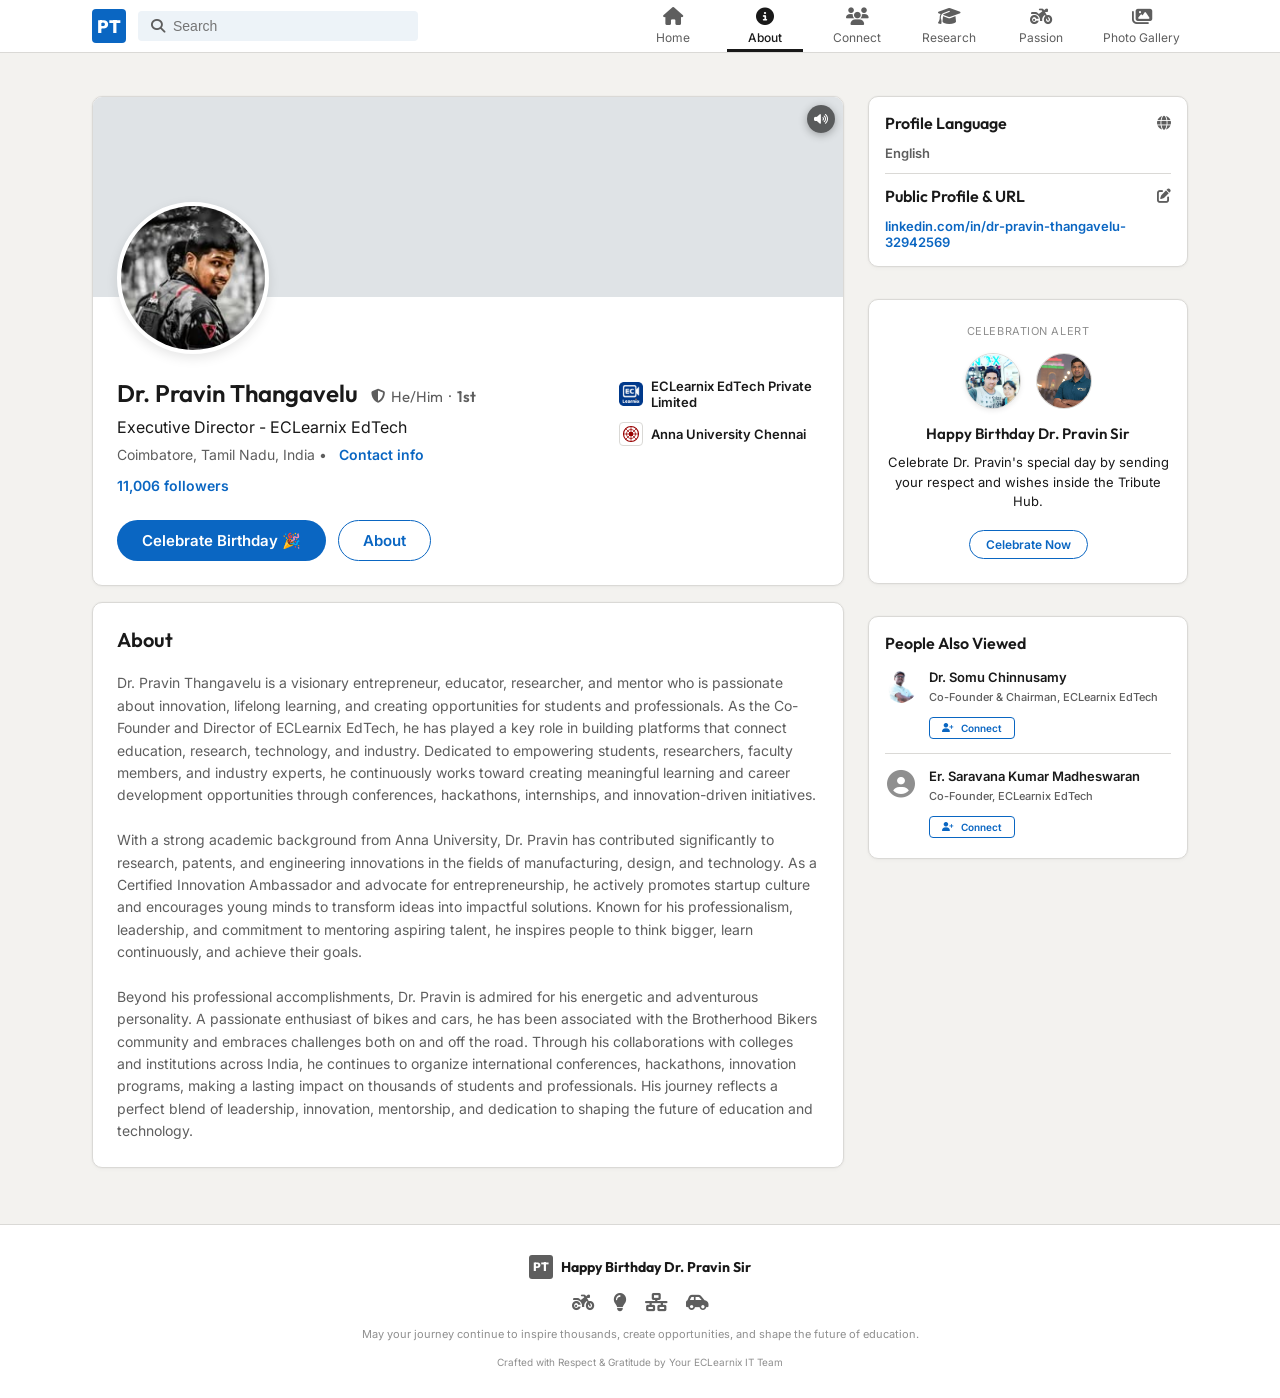
==== commit 8682775c: "final" ====
--- a/about.html
+++ b/about.html
@@ -50,10 +50,11 @@
         <!-- HERO PROFILE CARD -->
         <div id="hero" class="linkedin-card hero-card">
           <div class="hero-cover">
-            <video class="hero-cover-video" autoplay loop muted playsinline preload="auto">
-              <source src="vid.mp4" type="video/mp4">
+            <video class="hero-cover-video" autoplay loop playsinline preload="auto">
+              <source src="MainVideo.mp4" type="video/mp4">
               Your browser does not support the video tag.
             </video>
+            <button class="hero-mute-btn" aria-label="Mute video"><i class="fas fa-volume-up"></i></button>
           </div>
           <div class="hero-avatar-container">
             <img class="hero-avatar" src="assets/profile_image.png" alt="Dr. Pravin Thangavelu Profile Photo">
@@ -72,7 +73,7 @@
               </h1>
               <p class="hero-profile-headline">Executive Director - ECLearnix EdTech</p>
               <p class="hero-profile-location">Coimbatore, Tamil Nadu, India • <a href="https://www.linkedin.com/in/dr-pravin-thangavelu-32942569/" target="_blank" rel="noopener noreferrer">Contact info</a></p>
-              <a href="https://www.linkedin.com/in/dr-pravin-thangavelu-32942569/" target="_blank" rel="noopener noreferrer" class="hero-profile-connections" style="display: block; margin-top: 6px;">10,995 followers</a>
+              <a href="https://www.linkedin.com/in/dr-pravin-thangavelu-32942569/" target="_blank" rel="noopener noreferrer" class="hero-profile-connections" style="display: block; margin-top: 6px;">11,006 followers</a>
               
               <div class="hero-actions-bar">
                 <a href="index.html#tribute-hub" class="linkedin-btn btn-primary">Celebrate Birthday 🎉</a>
--- a/style.css
+++ b/style.css
@@ -1695,7 +1695,8 @@
   justify-content: center;
 }
 
-.gallery-item img {
+.gallery-item img,
+.gallery-item video {
   width: 100%;
   height: 100%;
   object-fit: cover;
@@ -1718,7 +1719,8 @@
   transition: var(--transition-smooth);
 }
 
-.gallery-item:hover img {
+.gallery-item:hover img,
+.gallery-item:hover video {
   transform: scale(1.06);
 }
 
@@ -2917,4 +2919,33 @@
   .lightbox-nav-btn.next-btn {
     right: 10px;
   }
+}
+
+/* --- HERO VIDEO MUTE BUTTON --- */
+.hero-mute-btn {
+  position: absolute;
+  top: 8px;
+  right: 8px;
+  background: rgba(0, 0, 0, 0.6);
+  border: none;
+  border-radius: 50%;
+  width: 28px;
+  height: 28px;
+  display: flex;
+  align-items: center;
+  justify-content: center;
+  color: #ffffff;
+  cursor: pointer;
+  z-index: 10;
+  transition: background-color 0.25s ease, transform 0.25s ease;
+  box-shadow: 0 2px 8px rgba(0, 0, 0, 0.3);
+}
+
+.hero-mute-btn:hover {
+  background: rgba(0, 0, 0, 0.85);
+  transform: scale(1.1);
+}
+
+.hero-mute-btn i {
+  font-size: 11px;
 }
